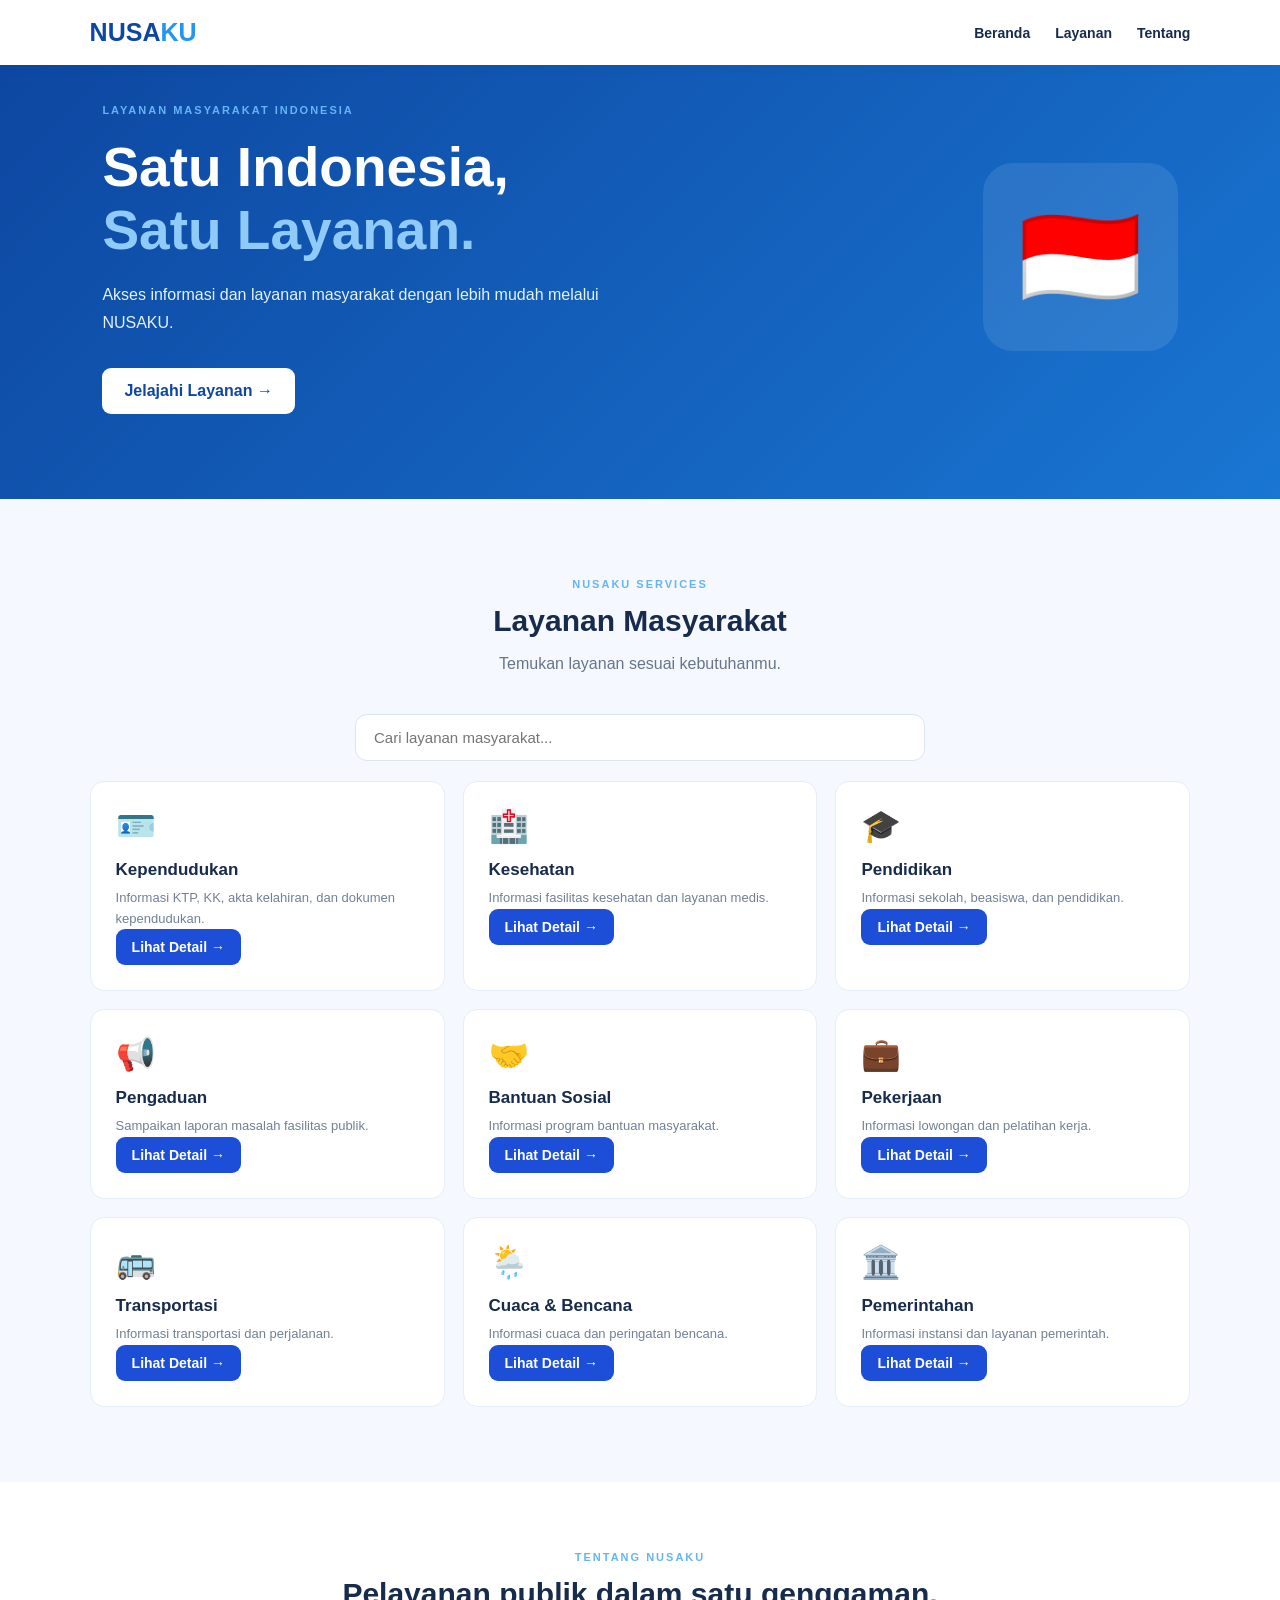
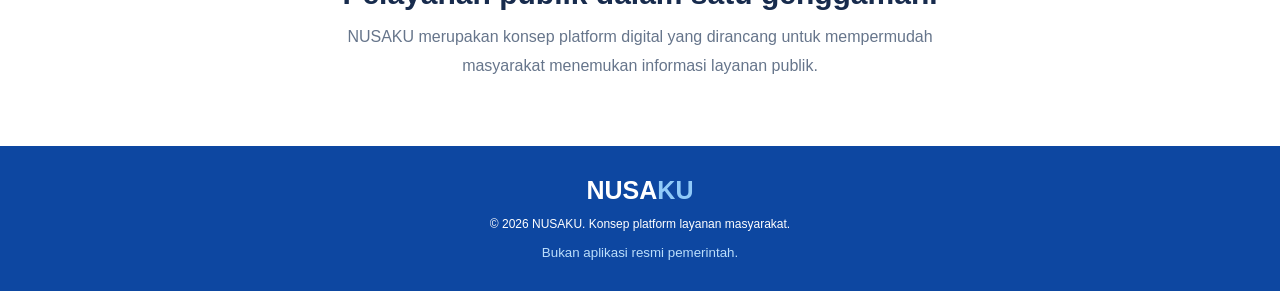
==== index.html @ b364b7f4 "Upload Project NUSAKU" ====
<!DOCTYPE html>
<html lang="id">
  
<head>
  <meta charset="UTF-8">
  <meta name="viewport" content="width=device-width, initial-scale=1.0">
  <meta name="theme-color" content="#0d47a1">
  <title>NUSAKU - Layanan Masyarakat</title>
  <link rel="stylesheet" href="./style.css">
</head>
<body>

  <header class="navbar">
    <a href="#" class="logo">NUSA<span>KU</span></a>
    <button class="menu-btn" id="menuBtn">☰</button>

    <nav id="navMenu">
      <a href="#beranda">Beranda</a>
      <a href="#layanan">Layanan</a>
      <a href="#tentang">Tentang</a>
    </nav>
  </header>

  <main>
    <section class="hero" id="beranda">
      <div class="hero-content">
        <span class="tag">LAYANAN MASYARAKAT INDONESIA</span>
        <h1>Satu Indonesia,<br><span>Satu Layanan.</span></h1>
        <p>
          Akses informasi dan layanan masyarakat
          dengan lebih mudah melalui NUSAKU.
        </p>
        <a href="#layanan" class="primary-btn">Jelajahi Layanan →</a>
      </div>
      <div class="hero-icon">🇮🇩</div>
    </section>

    <section class="services" id="layanan">
      <div class="section-heading">
        <span class="tag">NUSAKU SERVICES</span>
        <h2>Layanan Masyarakat</h2>
        <p>Temukan layanan sesuai kebutuhanmu.</p>
      </div>

      <div class="search-container">
  <input
    type="search"
    id="serviceSearch"
    placeholder="Cari layanan masyarakat..."
  >
</div>

<div class="service-grid" id="serviceGrid"></div>

<div id="serviceDetail"></div>
      
    </section>

    <section class="about" id="tentang">
      <span class="tag">TENTANG NUSAKU</span>
      <h2>Pelayanan publik dalam satu genggaman.</h2>
      <p>
        NUSAKU merupakan konsep platform digital
        yang dirancang untuk mempermudah masyarakat
        menemukan informasi layanan publik.
      </p>
    </section>
  </main>

  <footer>
    <a href="#" class="logo">NUSA<span>KU</span></a>
    <p>© 2026 NUSAKU. Konsep platform layanan masyarakat.</p>
    <small>Bukan aplikasi resmi pemerintah.</small>
  </footer>

  <script src="script.js"></script>
</body>
</html>
---- style.css ----
* {
  margin: 0;
  padding: 0;
  box-sizing: border-box;
}

html {
  scroll-behavior: smooth;
}

body {
  font-family: Arial, sans-serif;
  background: #f5f8ff;
  color: #172b4d;
}

.navbar {
  display: flex;
  justify-content: space-between;
  align-items: center;
  padding: 18px 7%;
  background: white;
  position: sticky;
  top: 0;
  z-index: 10;
  box-shadow: 0 2px 12px #00000008;
}

.logo {
  color: #0d47a1;
  font-size: 25px;
  font-weight: 800;
  text-decoration: none;
}

.logo span {
  color: #2196f3;
}

nav {
  display: flex;
  gap: 25px;
}

nav a {
  color: #172b4d;
  text-decoration: none;
  font-size: 14px;
  font-weight: 600;
}

nav a:hover {
  color: #1976d2;
}

.menu-btn {
  display: none;
  background: none;
  border: none;
  font-size: 25px;
}

.hero {
  background: linear-gradient(135deg, #0d47a1, #1976d2);
  color: white;
  padding: 85px 8%;
  display: flex;
  align-items: center;
  justify-content: space-between;
  min-height: 390px;
  gap: 25px;
}

.hero-content {
  max-width: 570px;
}

.tag {
  color: #64b5f6;
  font-size: 11px;
  font-weight: bold;
  letter-spacing: 2px;
}

.hero h1 {
  font-size: clamp(36px, 6vw, 55px);
  line-height: 1.15;
  margin: 18px 0;
}

.hero h1 span {
  color: #90caf9;
}

.hero p {
  line-height: 1.8;
  color: #e3f2fd;
  margin-bottom: 30px;
}

.primary-btn {
  display: inline-block;
  background: white;
  color: #0d47a1;
  text-decoration: none;
  padding: 14px 22px;
  border-radius: 9px;
  font-weight: bold;
}

.primary-btn:hover {
  background: #e3f2fd;
}

.hero-icon {
  font-size: 100px;
  padding: 35px;
  background: #ffffff18;
  border-radius: 30px;
}

.services {
  padding: 75px 7%;
}

.section-heading {
  text-align: center;
  margin-bottom: 35px;
}

.section-heading h2,
.about h2 {
  font-size: 30px;
  margin: 12px 0;
}

.section-heading p,
.about p {
  color: #66758b;
  line-height: 1.8;
}

.service-grid {
  display: grid;
  grid-template-columns: repeat(3, 1fr);
  gap: 18px;
}

.service-card {
  background: white;
  padding: 25px;
  border-radius: 14px;
  border: 1px solid #e5edfa;
  transition: 0.2s;
  cursor: pointer;
}

.service-card:hover {
  transform: translateY(-4px);
  box-shadow: 0 8px 25px #0d47a115;
}

.service-icon {
  font-size: 32px;
  margin-bottom: 15px;
}

.service-card h3 {
  font-size: 17px;
  margin-bottom: 8px;
}

.service-card p {
  color: #718096;
  font-size: 13px;
  line-height: 1.6;
}

.about {
  background: white;
  padding: 65px 8%;
  text-align: center;
}

.about p {
  max-width: 600px;
  margin: auto;
}

footer {
  text-align: center;
  padding: 30px 15px;
  background: #0d47a1;
  color: white;
}

footer .logo {
  color: white;
}

footer .logo span {
  color: #90caf9;
}

footer p {
  font-size: 12px;
  margin: 12px 0;
}

footer small {
  color: #bbdefb;
}

@media (max-width: 650px) {
  .navbar {
    padding: 15px 5%;
  }

  .menu-btn {
    display: block;
  }

  nav {
    display: none;
    position: absolute;
    top: 60px;
    left: 0;
    right: 0;
    background: white;
    flex-direction: column;
    padding: 20px;
    gap: 20px;
  }

  nav.active {
    display: flex;
  }

  .hero {
    padding: 65px 7%;
    flex-direction: column;
    align-items: flex-start;
  }

  .hero-icon {
    align-self: center;
    font-size: 65px;
    padding: 20px;
  }

  .service-grid {
    grid-template-columns: repeat(2, 1fr);
    gap: 12px;
  }

  .service-card {
    padding: 17px;
  }

  .section-heading h2,
  .about h2 {
    font-size: 25px;
  }
}

@media (max-width: 360px) {
  .service-grid {
    grid-template-columns: 1fr;
  }
}

/* PERBAIKAN TAMPILAN MOBILE NUSAKU */

.search-container {
  width: 100%;
  max-width: 600px;
  margin: 25px auto 20px;
  padding: 0 15px;
  box-sizing: border-box;
}

#serviceSearch {
  width: 100%;
  padding: 14px 18px;
  border: 1px solid #dbe4f0;
  border-radius: 12px;
  background: #ffffff;
  color: #1e293b;
  font-size: 15px;
  outline: none;
  box-sizing: border-box;
}

#serviceSearch:focus {
  border-color: #2563eb;
  box-shadow: 0 0 0 3px rgba(37, 99, 235, 0.12);
}

.service-card button {
  padding: 10px 16px;
  border: none;
  border-radius: 9px;
  background: #1d4ed8;
  color: white;
  font-size: 14px;
  font-weight: 600;
  cursor: pointer;
}

.service-card button:active {
  background: #1e40af;
  transform: scale(0.98);
}

.navbar {
  position: sticky;
  top: 0;
  z-index: 1000;
}

.hero {
  padding-top: 35px;
}

@media (max-width: 600px) {
  .service-grid {
    grid-template-columns: repeat(2, minmax(0, 1fr));
    gap: 14px;
    padding: 0 12px;
  }

  .service-card {
    min-width: 0;
  }
}
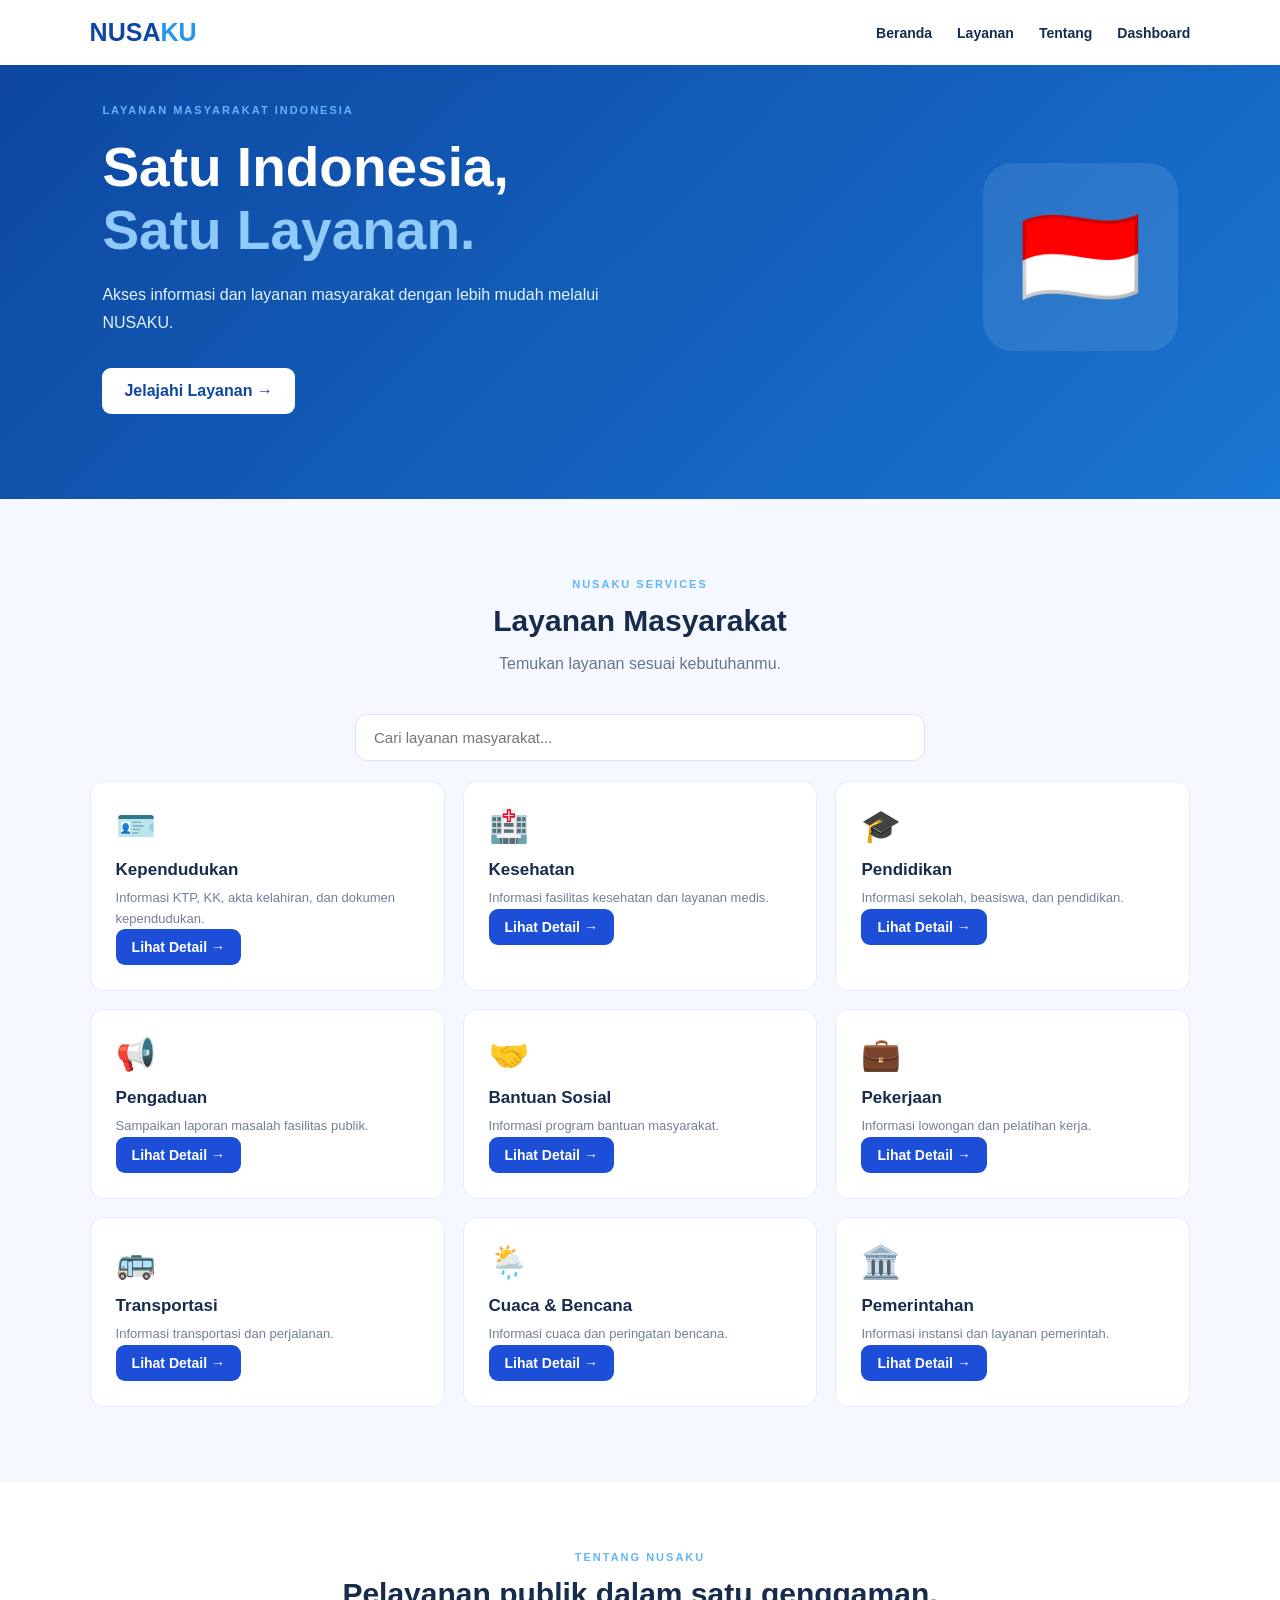
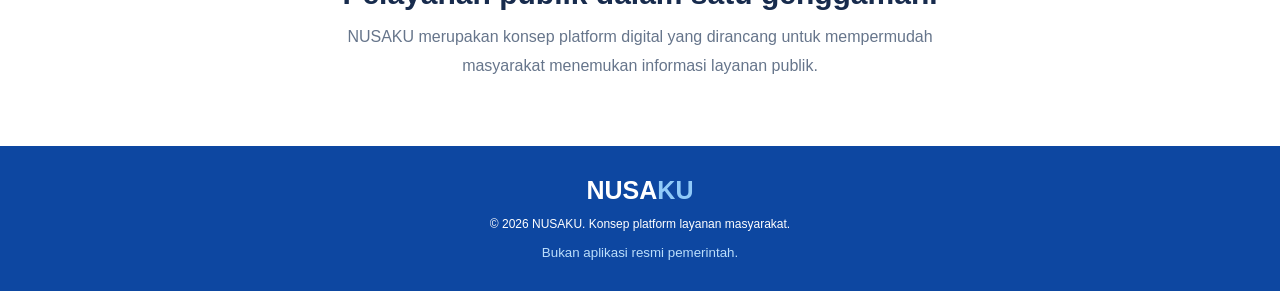
==== commit 8443b210: "Update index.html" ====
--- a/index.html
+++ b/index.html
@@ -18,6 +18,7 @@
       <a href="#beranda">Beranda</a>
       <a href="#layanan">Layanan</a>
       <a href="#tentang">Tentang</a>
+      <a href="./dashboard.html">Dashboard</a>
     </nav>
   </header>
 
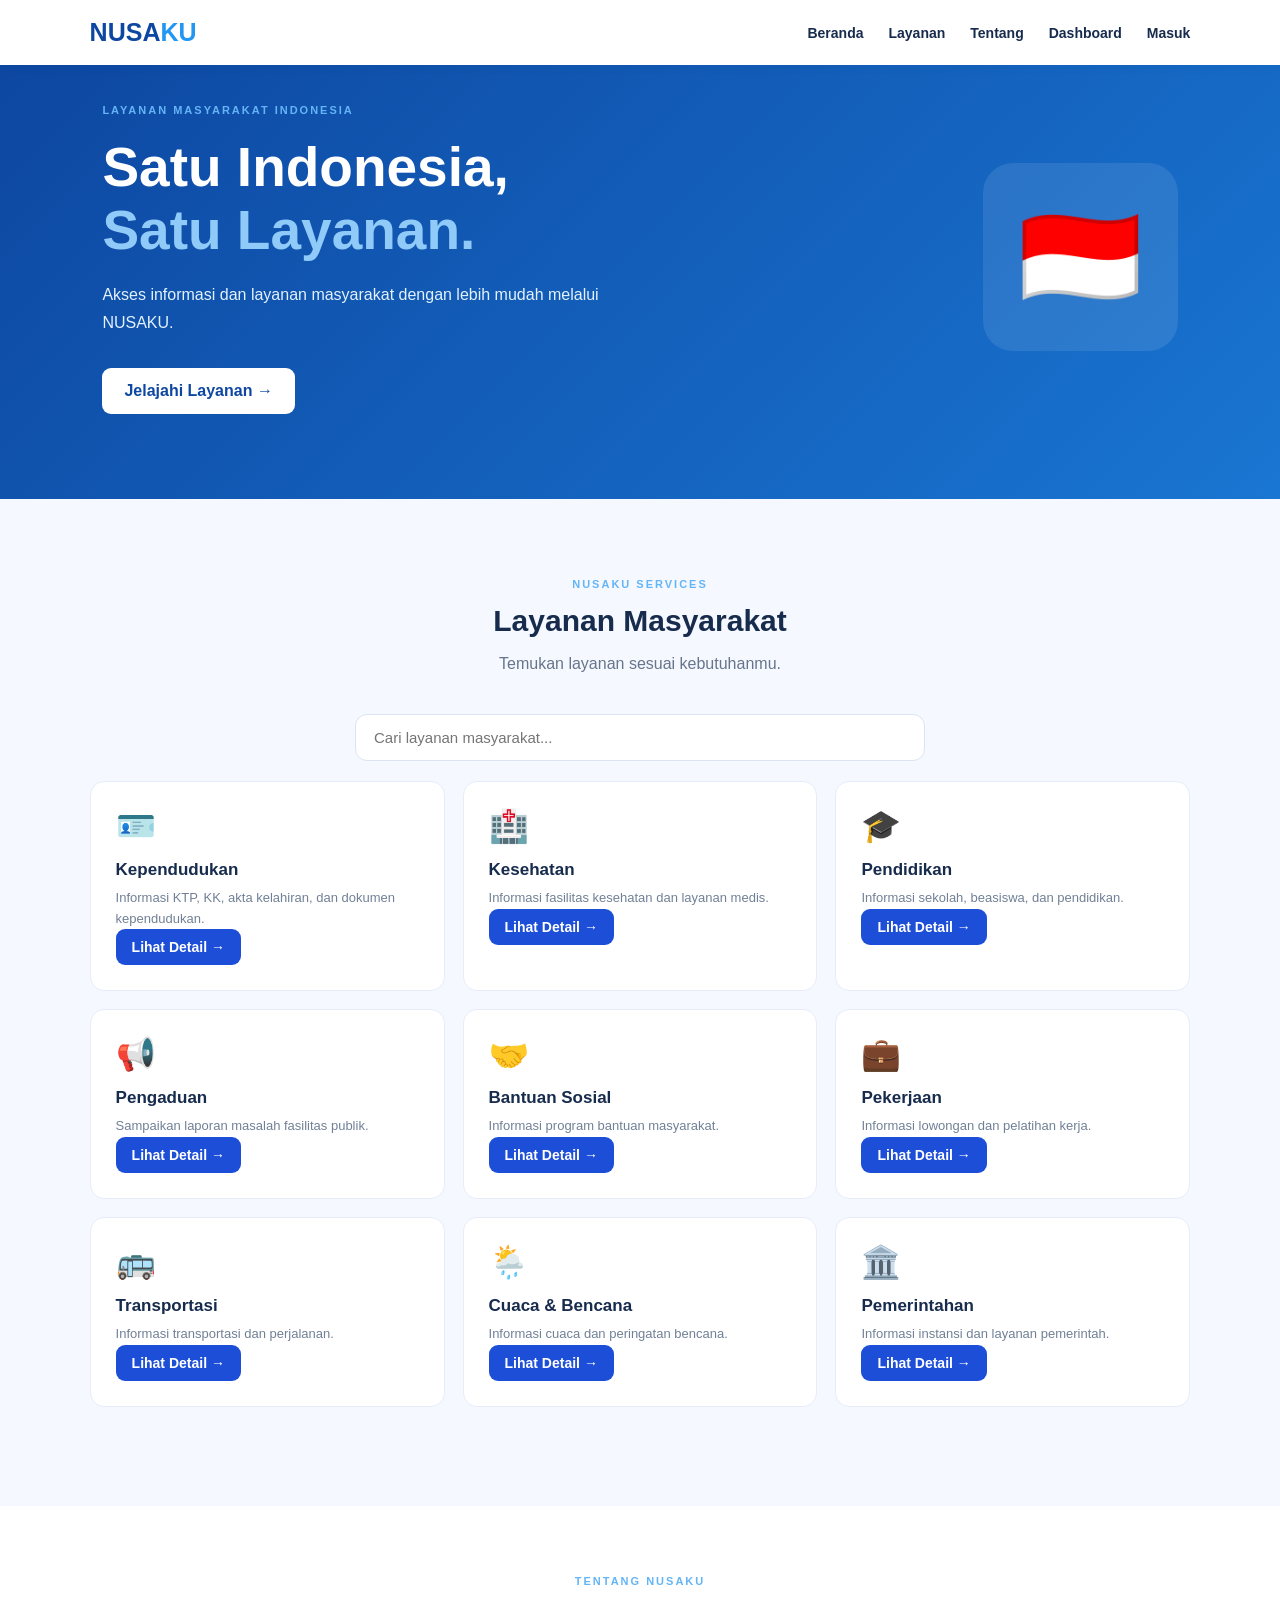
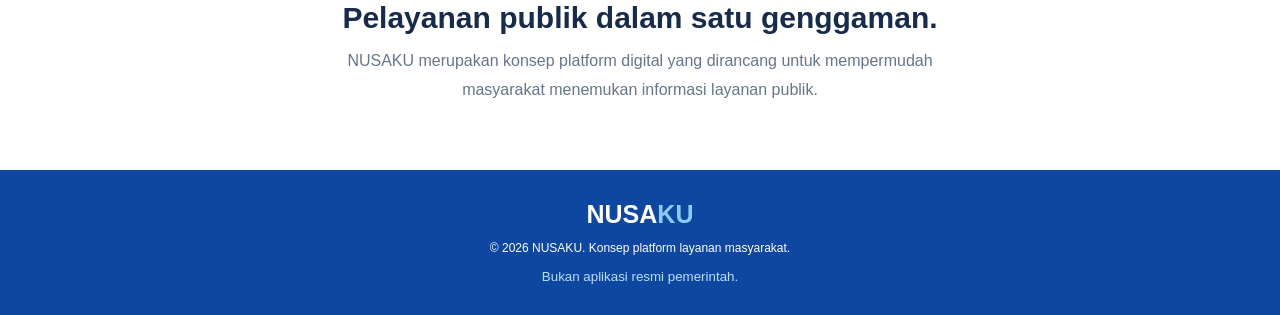
==== commit 1b48f9c3: "Update index.html" ====
--- a/index.html
+++ b/index.html
@@ -19,6 +19,7 @@
       <a href="#layanan">Layanan</a>
       <a href="#tentang">Tentang</a>
       <a href="./dashboard.html">Dashboard</a>
+      <a href="./masuk.html">Masuk</a>
     </nav>
   </header>
 
--- a/style.css
+++ b/style.css
@@ -333,4 +333,76 @@
   .service-card {
     min-width: 0;
   }
-}+}
+
+/* ===== KARTU DETAIL LAYANAN ===== */
+
+#serviceDetail {
+  margin-top: 24px;
+  padding: 0 12px;
+  scroll-margin-top: 90px; /* agar tidak tertutup navbar saat bergulir */
+}
+
+.service-detail-card {
+  position: relative;
+  background: white;
+  border: 1px solid #e5edfa;
+  border-radius: 16px;
+  padding: 24px 22px;
+  box-shadow: 0 8px 25px #0d47a115;
+}
+
+.service-detail-card h2 {
+  font-size: 22px;
+  color: #0d47a1;
+  margin-bottom: 8px;
+}
+
+.service-detail-card > p {
+  color: #66758b;
+  font-size: 14px;
+  line-height: 1.7;
+}
+
+.service-detail-card h3 {
+  font-size: 15px;
+  color: #172b4d;
+  margin: 20px 0 8px;
+}
+
+.service-detail-card ul,
+.service-detail-card ol {
+  padding-left: 22px;
+}
+
+.service-detail-card li {
+  font-size: 14px;
+  line-height: 1.7;
+  margin-bottom: 4px;
+}
+
+.service-detail-card small {
+  display: block;
+  margin-top: 18px;
+  font-size: 12px;
+  line-height: 1.5;
+  color: #66758b;
+}
+
+#closeDetail {
+  position: absolute;
+  top: 14px;
+  right: 14px;
+  padding: 8px 12px;
+  border: none;
+  border-radius: 8px;
+  background: #e3f2fd;
+  color: #0d47a1;
+  font-size: 13px;
+  font-weight: 600;
+  cursor: pointer;
+}
+
+#closeDetail:active {
+  background: #bbdefb;
+}
